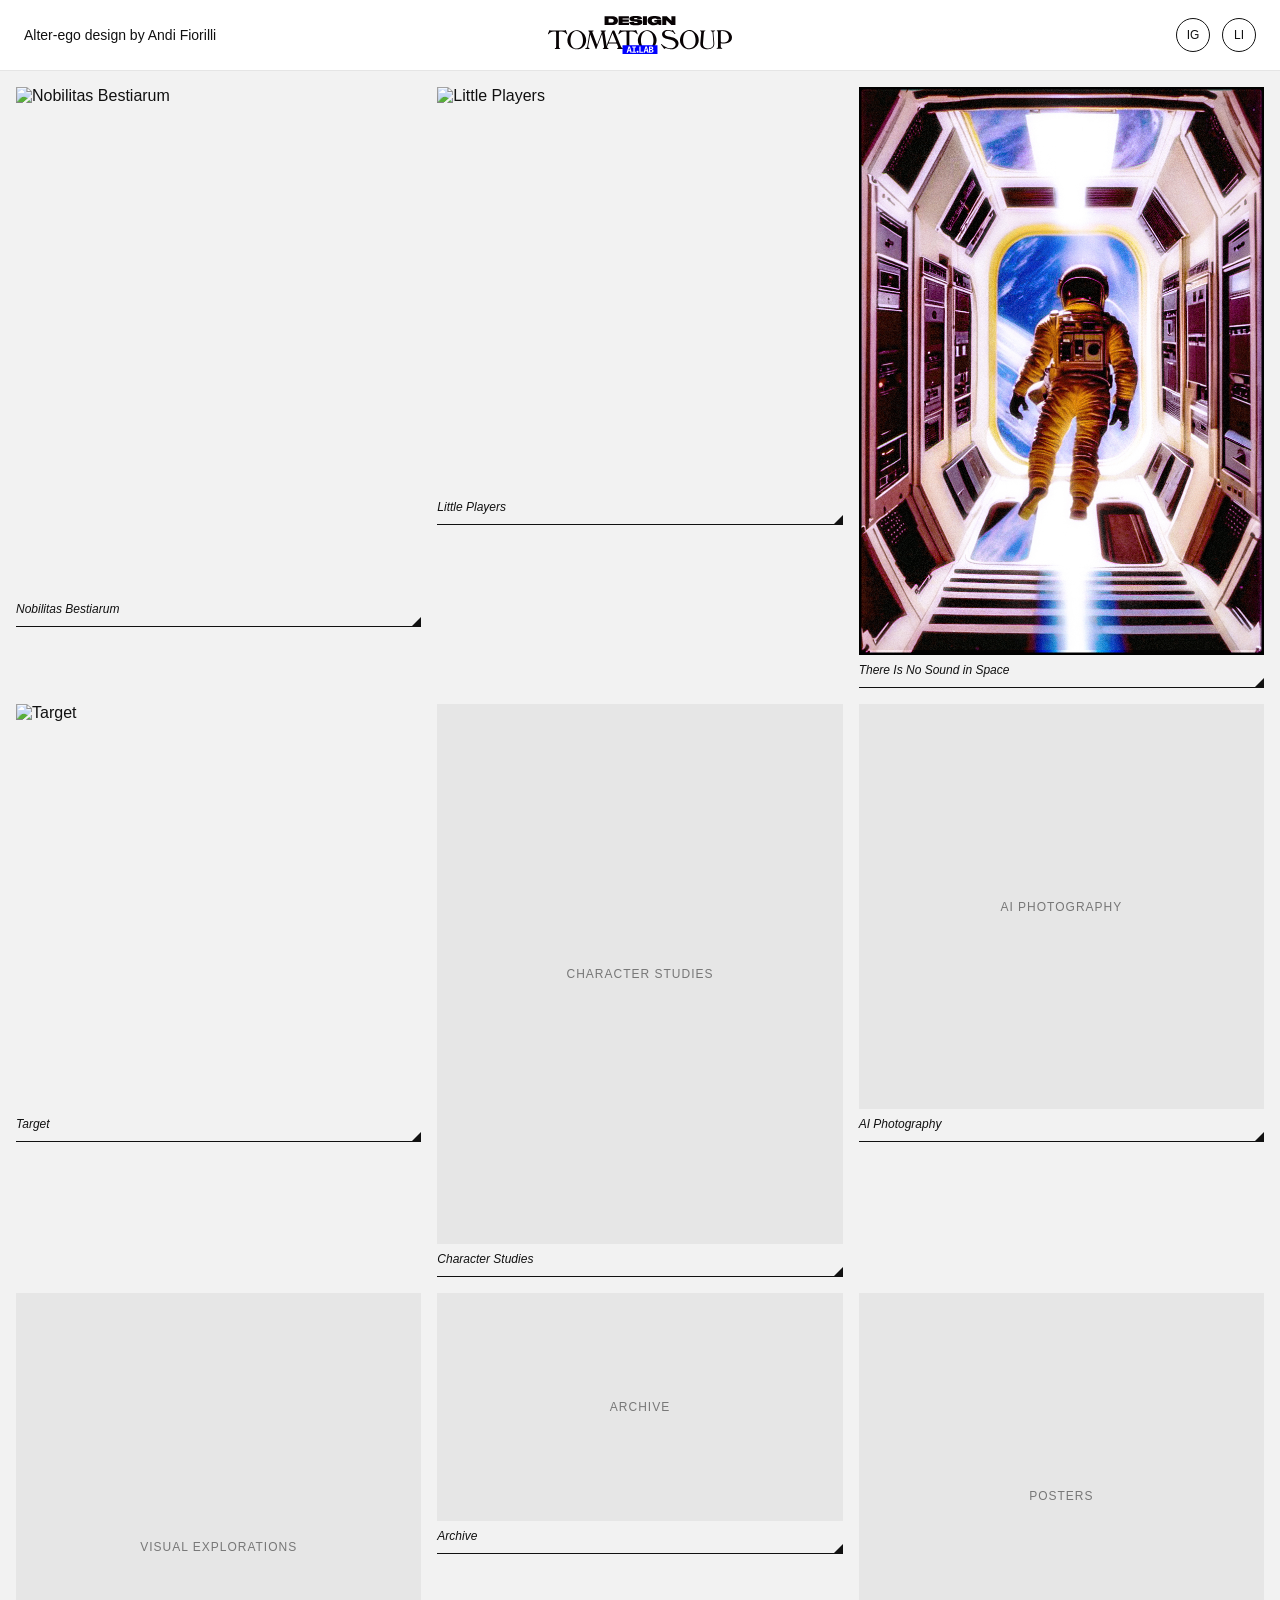
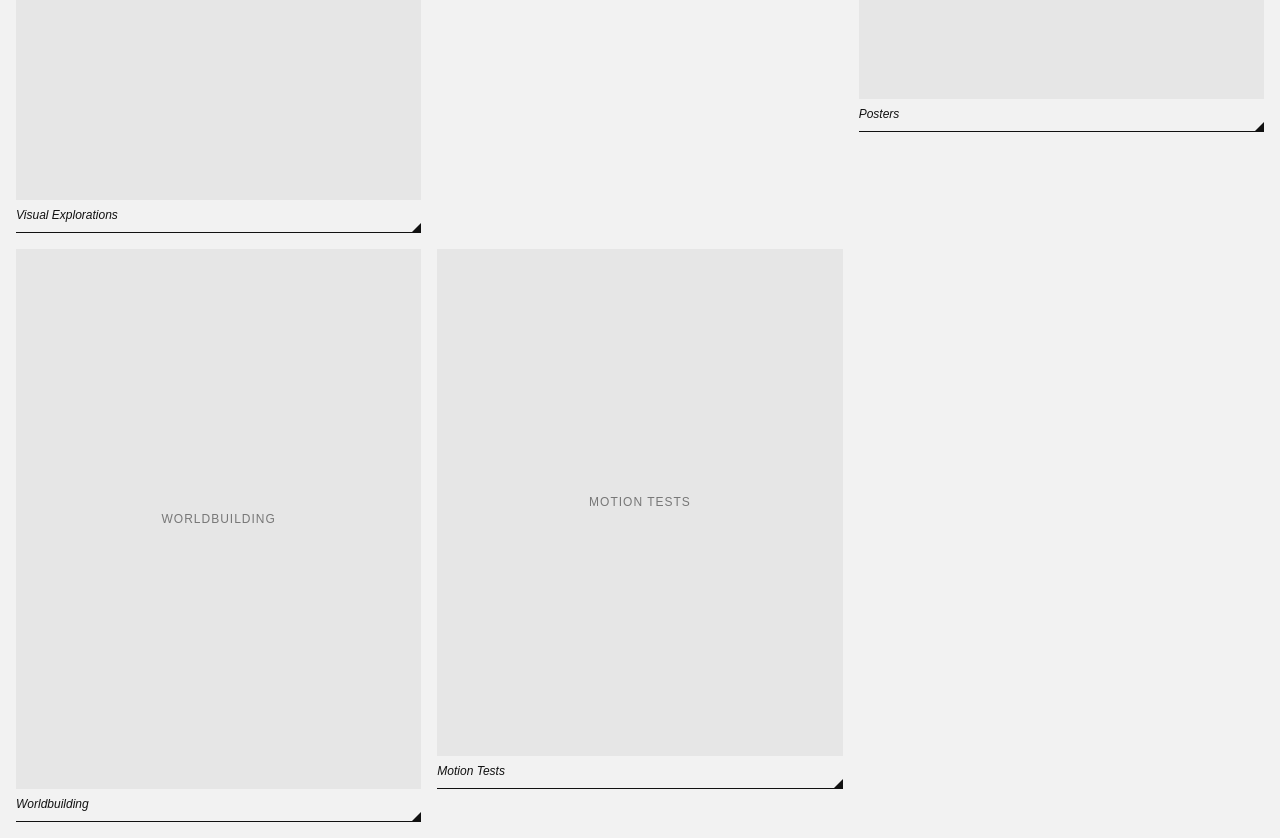
==== index.html @ 20a59247 "Update index.html" ====
<!DOCTYPE html>
<html lang="en">
<head>
<meta charset="UTF-8">
<meta name="viewport" content="width=device-width, initial-scale=1.0">

<title>Andi Fiorilli — Art Direction & AI Visual Design</title>
<meta name="description" content="Andi Fiorilli / Andres Fiorilli, art director and graphic designer, AI imagery, worldbuilding and creative direction.">
<link rel="stylesheet" href="style.css">    

</head>

<body>

<header class="header">

    <div class="name">
        Alter-ego design by 
        <a href="https://www.instagram.com/andifiorilli/" target="_blank" rel="noopener noreferrer">
            Andi Fiorilli
        </a>
    </div>

    <div class="logo">
        <a href="index.html">
            <img src="logo-DTS.svg" alt="Design Tomato Soup">
        </a>
    </div>

    <nav class="links">
        <a href="https://instagram.com/designtomatosoup" target="_blank" rel="noopener noreferrer">IG</a>
        <a href="https://www.linkedin.com/in/andresfiorilli/" target="_blank" rel="noopener noreferrer">LI</a>
    </nav>

</header>

<section class="gallery">

<a href="nb.html" class="project">
    <div class="thumb vertical">
        <img src="images/nb/cover.jpg" alt="Nobilitas Bestiarum">
    </div>
    <div class="project-title">Nobilitas Bestiarum</div>
</a>

<a href="little-players.html" class="project">
    <div class="thumb square">
        <img src="images/little-players/cover.jpg" alt="Little Players">
    </div>
    <div class="project-title">Little Players</div>
</a>

<a href="there-is-no-sound-in-space.html" class="project">
    <div class="thumb square">
        <img src="images/there-is-no-sound-in-space/cover.jpg" alt="There Is No Sound in Space">
    </div>
    <div class="project-title">There Is No Sound in Space</div>
</a>

<a href="target.html" class="project">
    <div class="thumb square">
        <img src="images/target/cover.png" alt="Target">
    </div>
    <div class="project-title">Target</div>
</a>

<a href="#" class="project">
    <div class="thumb tall">
        <div class="placeholder">CHARACTER STUDIES</div>
    </div>
    <div class="project-title">Character Studies</div>
</a>

<a href="#" class="project">
    <div class="thumb square">
        <div class="placeholder">AI PHOTOGRAPHY</div>
    </div>
    <div class="project-title">AI Photography</div>
</a>

<a href="#" class="project">
    <div class="thumb vertical">
        <div class="placeholder">VISUAL EXPLORATIONS</div>
    </div>
    <div class="project-title">Visual Explorations</div>
</a>

<a href="#" class="project">
    <div class="thumb hero">
        <div class="placeholder">ARCHIVE</div>
    </div>
    <div class="project-title">Archive</div>
</a>

<a href="#" class="project">
    <div class="thumb square">
        <div class="placeholder">POSTERS</div>
    </div>
    <div class="project-title">Posters</div>
</a>

<a href="#" class="project">
    <div class="thumb tall">
        <div class="placeholder">WORLDBUILDING</div>
    </div>
    <div class="project-title">Worldbuilding</div>
</a>

<a href="#" class="project">
    <div class="thumb vertical">
        <div class="placeholder">MOTION TESTS</div>
    </div>
    <div class="project-title">Motion Tests</div>
</a>

</section>

</body>
</html>
---- style.css ----
:root{
    --white:#ffffff;
    --gray:#f2f2f2;
    --black:#111111;
}

*{
    margin:0;
    padding:0;
    box-sizing:border-box;
}

html{
    scroll-behavior:smooth;
}

body{
    font-family:Arial, Helvetica, sans-serif;
    background:var(--gray);
    color:var(--black);
}

/* =========================
   HEADER
========================= */

.header{
    position:sticky;
    top:0;
    z-index:1000;

    background:var(--white);

    padding:16px 24px;

    border-bottom:1px solid #e5e5e5;

    display:grid;
    grid-template-columns:1fr auto 1fr;
    align-items:center;
}

.name{
    font-size:14px;
    font-weight:400;
    color:var(--black);
}

.name a{
    color:var(--black);
    text-decoration:none;
}

.name a:hover{
    opacity:.5;
}

.logo{
    text-align:center;
}

.logo img{
    height:38px;
    width:auto;
    display:block;
}

.links{
    justify-self:end;
    display:flex;
    gap:12px;
}

.links a{
    width:34px;
    height:34px;

    display:flex;
    align-items:center;
    justify-content:center;

    border:1px solid var(--black);
    border-radius:50%;

    color:var(--black);
    text-decoration:none;

    font-size:12px;
    line-height:1;

    transition:all .2s ease;
}

.links a:hover{
    background:var(--black);
    color:var(--white);
}

/* =========================
   GALLERY
========================= */

.gallery{
    width:100%;
    padding:16px;

    display:grid;

    grid-template-columns:
    repeat(
        auto-fit,
        minmax(320px,1fr)
    );

    gap:16px;
}

/* =========================
   PROJECT CARD
========================= */

.project{
    text-decoration:none;
    color:var(--black);

    display:flex;
    flex-direction:column;

    gap:0;

    transition:opacity .2s ease;
}

.project:hover{
    opacity:.85;
}

.thumb img{
    width:100%;
    height:100%;
    object-fit:cover;
    display:block;
}

.project-title{
    position:relative;

    margin-top:8px;
    padding:0 14px 10px 0;

    border-bottom:1px solid var(--black);

    font-size:12px;
    font-style:italic;
}

.project-title::after{
    content:"";

    position:absolute;
    right:0;
    bottom:-1px;

    width:0;
    height:0;

    border-left:10px solid transparent;
    border-bottom:10px solid var(--black);
}

/* =========================
   RATIOS
========================= */

.hero{
    aspect-ratio:16/9;
}

.vertical{
    aspect-ratio:4/5;
}

.square{
    aspect-ratio:1/1;
}

.tall{
    aspect-ratio:3/4;
}

/* =========================
   PLACEHOLDER
========================= */

.placeholder{
    width:100%;
    height:100%;

    background:#e6e6e6;

    display:flex;
    align-items:center;
    justify-content:center;

    color:#777;

    font-size:12px;
    letter-spacing:1px;
    text-align:center;

    padding:20px;
}

/* =========================
   MOBILE
========================= */

@media (max-width:768px){

    .header{
        display:flex;
        flex-direction:column;
        gap:10px;
        padding:12px 16px;
    }

    .name{
        font-size:12px;
        line-height:1.3;
        text-align:center;
    }

    .logo img{
        height:28px;
    }

    .links{
        justify-content:center;
        gap:8px;
    }

    .links a{
        width:30px;
        height:30px;
        font-size:11px;
    }

}

/* =========================
   PROJECT PAGE
========================= */

.project-page{
    display:grid;
    grid-template-columns:minmax(0,1fr) 360px;
    gap:40px;
    padding:40px;
}

.project-gallery{
    column-count:2;
    column-gap:14px;
}

.project-gallery img{
    width:100%;
    display:block;
    margin-bottom:14px;
}

.project-info{
    position:sticky;
    top:100px;
    align-self:start;
}

.project-info h1{
    font-size:14px;
    font-weight:400;
    text-transform:uppercase;
    margin-bottom:20px;
}

.project-info p{
    font-size:13px;
    line-height:1.6;
    margin-bottom:20px;
}

.project-tags{
    display:flex;
    flex-wrap:wrap;
    gap:6px;
    margin-bottom:24px;
}

.project-tags span{
    font-size:11px;
    line-height:1;
    border:1px solid var(--black);
    padding:6px 8px;
    border-radius:999px;
}

.project-links{
    display:flex;
    gap:12px;
    margin-bottom:24px;
}

.project-links a{
    width:28px;
    height:28px;

    display:flex;
    align-items:center;
    justify-content:center;

    border:1px solid var(--black);
    border-radius:50%;

    color:var(--black);
    text-decoration:none;

    font-size:11px;
    line-height:1;
}

.project-links a:hover{
    background:var(--black);
    color:var(--white);
}

.project-year{
    font-size:12px;
}

.back{
    color:var(--black);
    text-decoration:none;
}

.back:hover{
    opacity:.5;
}

/* =========================
   PROJECT MOBILE
========================= */

@media (max-width:900px){

    .project-page{
        display:flex;
        flex-direction:column;
        padding:20px;
    }

    .project-info{
        order:1;
        position:relative;
        top:auto;
        margin-bottom:30px;
    }

    .project-gallery{
        order:2;
        column-count:1;
    }

}
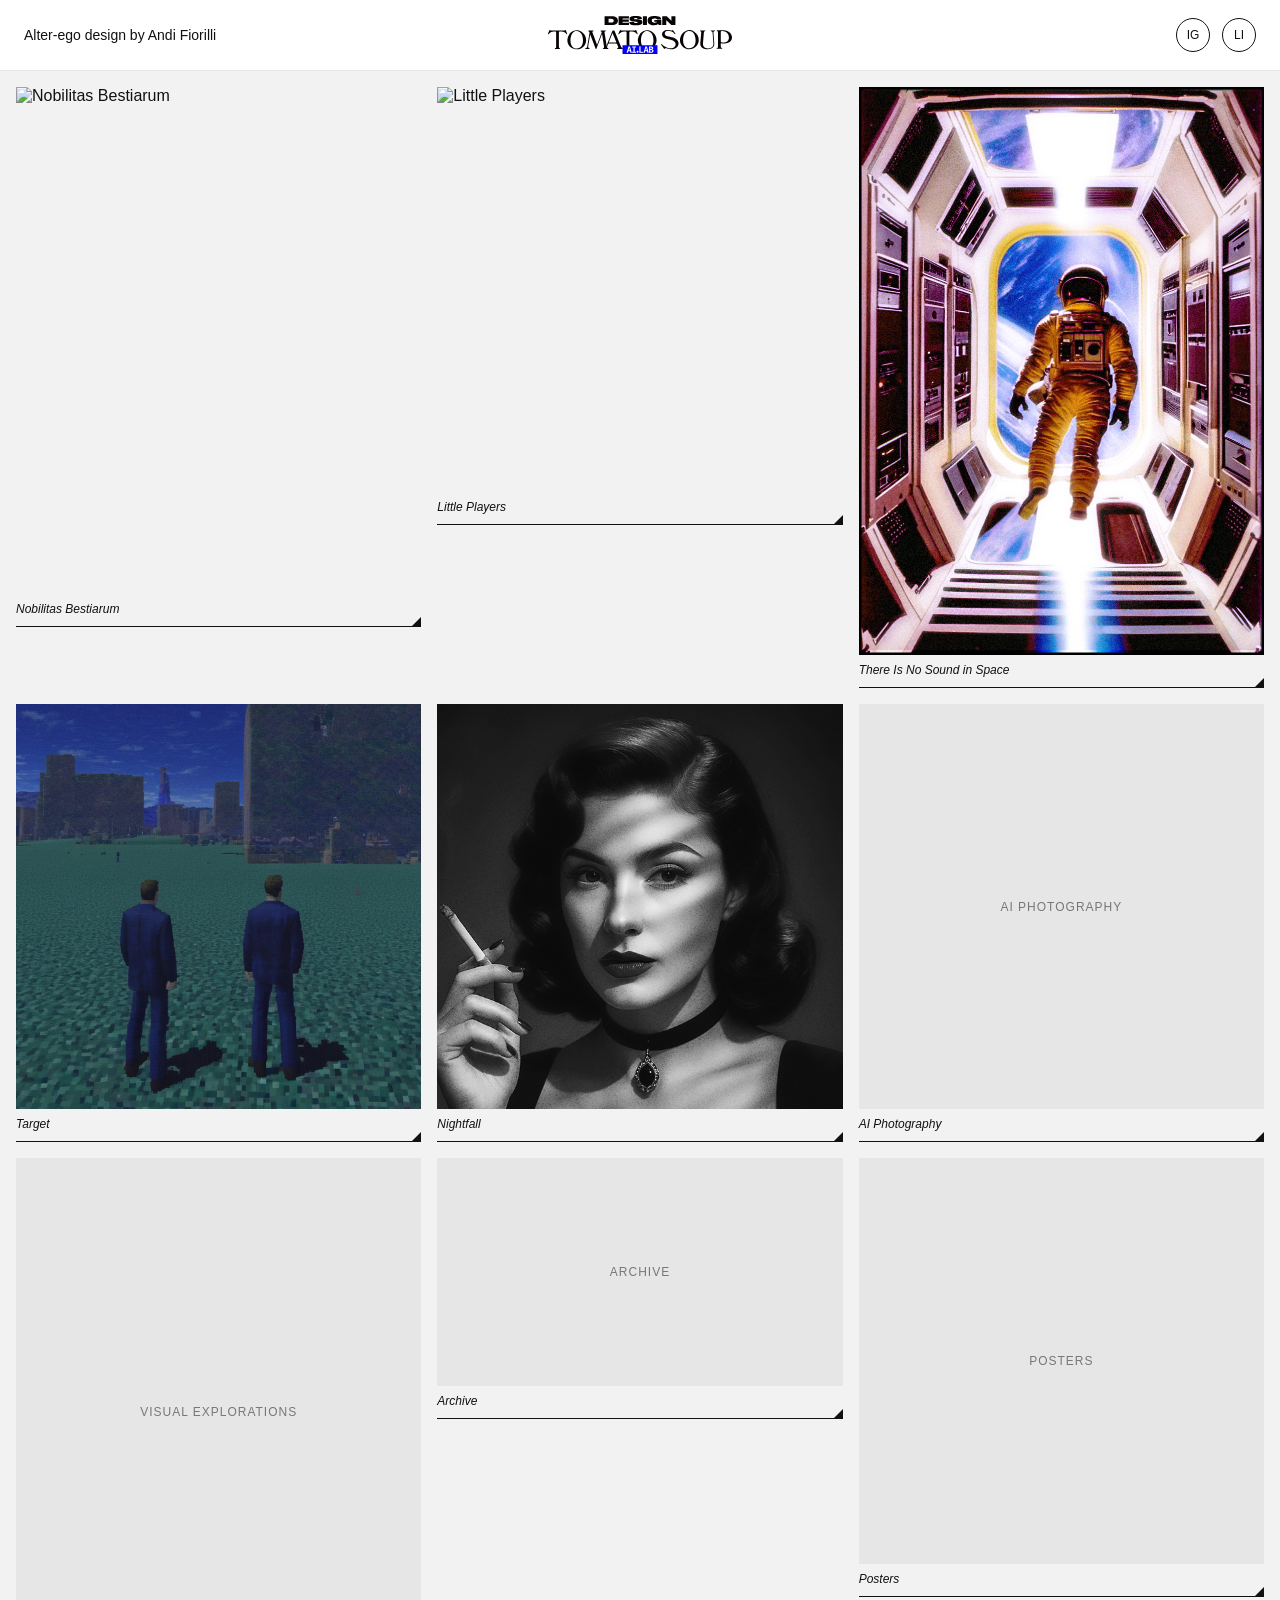
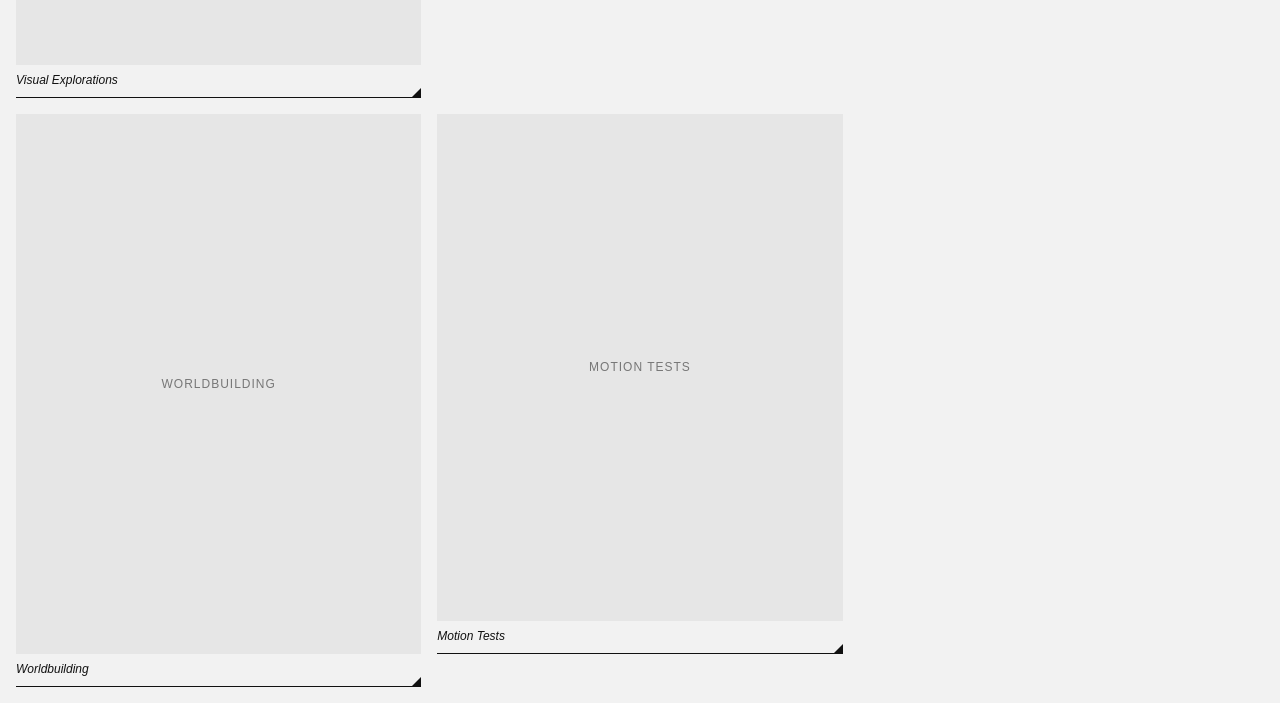
==== commit 7d88a7c6: "Update index.html" ====
--- a/index.html
+++ b/index.html
@@ -64,11 +64,11 @@
     <div class="project-title">Target</div>
 </a>
 
-<a href="#" class="project">
-    <div class="thumb tall">
-        <div class="placeholder">CHARACTER STUDIES</div>
+<a href="nightfall.html" class="project">
+    <div class="thumb square">
+        <img src="images/nightfall/cover.jpg" alt="Nightfall">
     </div>
-    <div class="project-title">Character Studies</div>
+    <div class="project-title">Nightfall</div>
 </a>
 
 <a href="#" class="project">
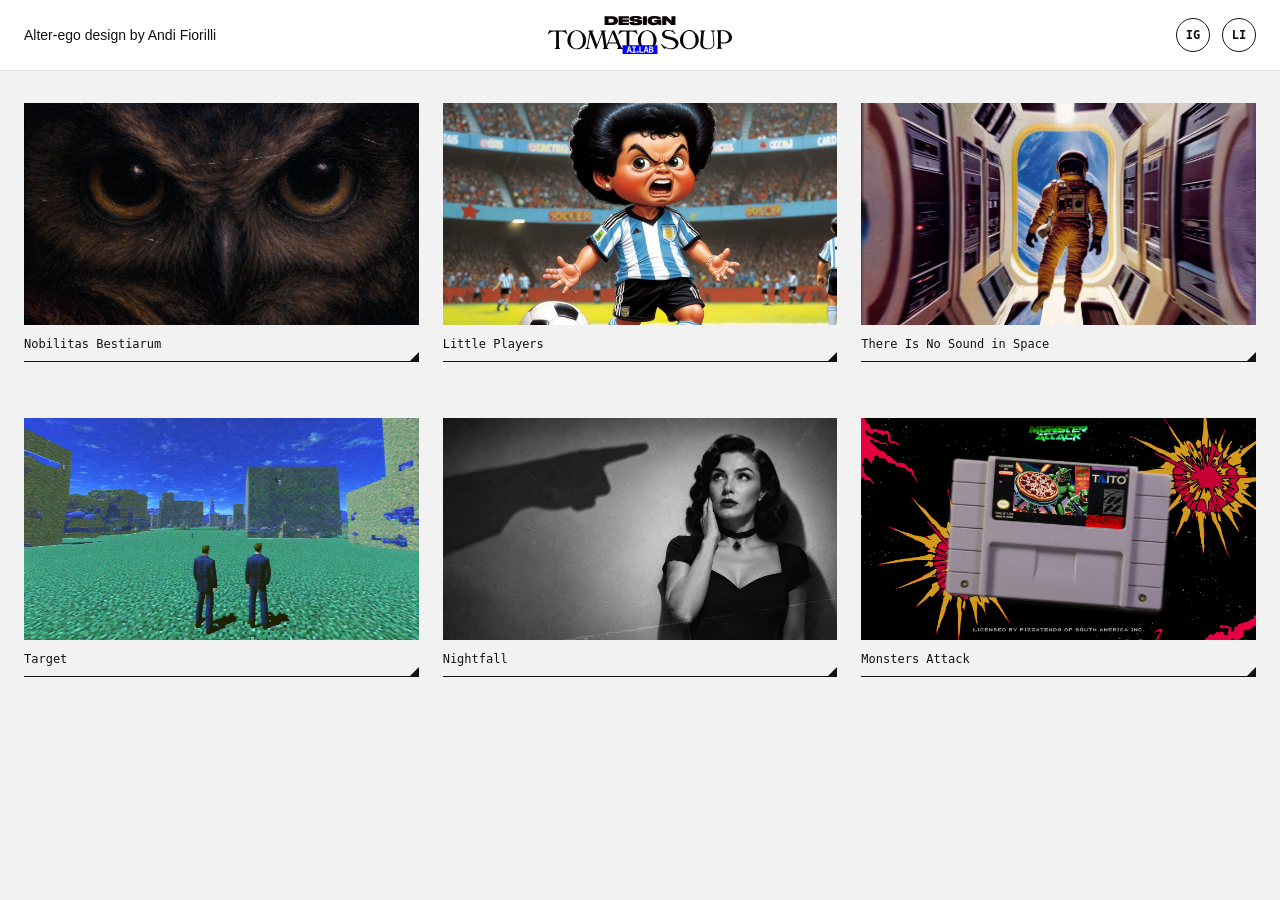
==== commit f91522ed: "Add Monsters Attack project" ====
--- a/index.html
+++ b/index.html
@@ -37,83 +37,50 @@
 <section class="gallery">
 
 <a href="nb.html" class="project">
-    <div class="thumb vertical">
+    <div class="thumb">
         <img src="images/nb/cover.jpg" alt="Nobilitas Bestiarum">
     </div>
     <div class="project-title">Nobilitas Bestiarum</div>
 </a>
 
 <a href="little-players.html" class="project">
-    <div class="thumb square">
+    <div class="thumb">
         <img src="images/little-players/cover.jpg" alt="Little Players">
     </div>
     <div class="project-title">Little Players</div>
 </a>
 
 <a href="there-is-no-sound-in-space.html" class="project">
-    <div class="thumb square">
+    <div class="thumb">
         <img src="images/there-is-no-sound-in-space/cover.jpg" alt="There Is No Sound in Space">
     </div>
     <div class="project-title">There Is No Sound in Space</div>
 </a>
 
 <a href="target.html" class="project">
-    <div class="thumb square">
+    <div class="thumb">
         <img src="images/target/cover.png" alt="Target">
     </div>
     <div class="project-title">Target</div>
 </a>
 
 <a href="nightfall.html" class="project">
-    <div class="thumb square">
+    <div class="thumb">
         <img src="images/nightfall/cover.jpg" alt="Nightfall">
     </div>
     <div class="project-title">Nightfall</div>
 </a>
 
-<a href="#" class="project">
-    <div class="thumb square">
-        <div class="placeholder">AI PHOTOGRAPHY</div>
+<a href="monsters-attack.html" class="project">
+    <div class="thumb">
+        <img src="images/monsters-attack/cover.jpg" alt="Monsters Attack">
     </div>
-    <div class="project-title">AI Photography</div>
-</a>
-
-<a href="#" class="project">
-    <div class="thumb vertical">
-        <div class="placeholder">VISUAL EXPLORATIONS</div>
+    <div class="project-title">
+        Monsters Attack
     </div>
-    <div class="project-title">Visual Explorations</div>
-</a>
-
-<a href="#" class="project">
-    <div class="thumb hero">
-        <div class="placeholder">ARCHIVE</div>
-    </div>
-    <div class="project-title">Archive</div>
-</a>
-
-<a href="#" class="project">
-    <div class="thumb square">
-        <div class="placeholder">POSTERS</div>
-    </div>
-    <div class="project-title">Posters</div>
-</a>
-
-<a href="#" class="project">
-    <div class="thumb tall">
-        <div class="placeholder">WORLDBUILDING</div>
-    </div>
-    <div class="project-title">Worldbuilding</div>
-</a>
-
-<a href="#" class="project">
-    <div class="thumb vertical">
-        <div class="placeholder">MOTION TESTS</div>
-    </div>
-    <div class="project-title">Motion Tests</div>
 </a>
 
 </section>
 
 </body>
-</html>
+</html>
--- a/style.css
+++ b/style.css
@@ -2,6 +2,10 @@
     --white:#ffffff;
     --gray:#f2f2f2;
     --black:#111111;
+
+    --font-sans:-apple-system, BlinkMacSystemFont, "SF Pro Text", "SF Compact Text", "Helvetica Neue", Arial, sans-serif;
+    --font-compact:"SF Compact Text", -apple-system, BlinkMacSystemFont, "Helvetica Neue", Arial, sans-serif;
+    --font-mono:"SF Mono", "SFMono-Regular", ui-monospace, Menlo, Monaco, Consolas, monospace;
 }
 
 *{
@@ -15,7 +19,7 @@
 }
 
 body{
-    font-family:Arial, Helvetica, sans-serif;
+    font-family:var(--font-sans);
     background:var(--gray);
     color:var(--black);
 }
@@ -85,6 +89,8 @@
     color:var(--black);
     text-decoration:none;
 
+    font-family:var(--font-mono);
+    font-weight:700;
     font-size:12px;
     line-height:1;
 
@@ -102,17 +108,12 @@
 
 .gallery{
     width:100%;
-    padding:16px;
+    padding:32px 24px 80px;
 
     display:grid;
-
-    grid-template-columns:
-    repeat(
-        auto-fit,
-        minmax(320px,1fr)
-    );
-
-    gap:16px;
+    grid-template-columns:repeat(3, 1fr);
+
+    gap:56px 24px;
 }
 
 /* =========================
@@ -133,6 +134,12 @@
 
 .project:hover{
     opacity:.85;
+}
+
+.thumb{
+    width:100%;
+    aspect-ratio:16/9;
+    overflow:hidden;
 }
 
 .thumb img{
@@ -145,13 +152,15 @@
 .project-title{
     position:relative;
 
-    margin-top:8px;
+    margin-top:12px;
     padding:0 14px 10px 0;
 
     border-bottom:1px solid var(--black);
 
-    font-size:12px;
-    font-style:italic;
+    font-family:var(--font-mono);
+    font-weight:400;
+    font-size:12px;
+    font-style:normal;
 }
 
 .project-title::after{
@@ -168,24 +177,24 @@
     border-bottom:10px solid var(--black);
 }
 
-/* =========================
-   RATIOS
-========================= */
-
-.hero{
-    aspect-ratio:16/9;
-}
-
-.vertical{
-    aspect-ratio:4/5;
-}
-
-.square{
-    aspect-ratio:1/1;
-}
-
-.tall{
-    aspect-ratio:3/4;
+@media (max-width:1100px){
+
+    .gallery{
+        grid-template-columns:repeat(2, 1fr);
+        gap:44px 20px;
+        padding:24px 20px 72px;
+    }
+
+}
+
+@media (max-width:768px){
+
+    .gallery{
+        grid-template-columns:1fr;
+        gap:28px;
+        padding:20px 14px 56px;
+    }
+
 }
 
 /* =========================
@@ -218,113 +227,173 @@
 @media (max-width:768px){
 
     .header{
+        display:grid;
+        grid-template-columns:52px 1fr 52px;
+        grid-template-rows:auto;
+        grid-template-areas:none;
+        align-items:center;
+
+        padding:18px 22px;
+        gap:12px;
+    }
+
+    .name{
+        display:none;
+    }
+
+    .logo{
+        grid-area:auto;
+        grid-column:2;
+        grid-row:1;
+        justify-self:center;
+        align-self:center;
+    }
+
+    .logo img{
+        height:48px;
+        width:auto;
+        display:block;
+    }
+
+    .links{
+        display:contents;
+    }
+
+    .links a{
+        width:42px;
+        height:42px;
+
         display:flex;
-        flex-direction:column;
-        gap:10px;
-        padding:12px 16px;
-    }
-
-    .name{
-        font-size:12px;
-        line-height:1.3;
-        text-align:center;
-    }
-
-    .logo img{
-        height:28px;
-    }
-
-    .links{
+        align-items:center;
         justify-content:center;
-        gap:8px;
-    }
-
-    .links a{
-        width:30px;
-        height:30px;
-        font-size:11px;
-    }
-
-}
-
-/* =========================
-   PROJECT PAGE
-========================= */
-
-.project-page{
+
+        font-size:13px;
+        border:1.5px solid var(--black);
+
+        align-self:center;
+    }
+
+    .links a:first-child{
+        grid-area:auto;
+        grid-column:1;
+        grid-row:1;
+        justify-self:start;
+    }
+
+    .links a:last-child{
+        grid-area:auto;
+        grid-column:3;
+        grid-row:1;
+        justify-self:end;
+    }
+
+}
+
+/* =========================
+   EDITORIAL PROJECT LAYOUT
+========================= */
+
+.project-hero{
+    width:100%;
+    aspect-ratio:16/7;
+    background:#e6e6e6;
+    overflow:hidden;
+}
+
+.project-hero img{
+    width:100%;
+    height:100%;
+    object-fit:cover;
+    display:block;
+}
+
+.project-detail{
+    max-width:1240px;
+    margin:0 auto;
+    padding:56px 40px 80px;
+}
+
+.project-intro{
     display:grid;
-    grid-template-columns:minmax(0,1fr) 360px;
+    grid-template-columns:minmax(0,1fr) auto;
     gap:40px;
-    padding:40px;
-}
-
-.project-gallery{
-    column-count:2;
-    column-gap:14px;
-}
-
-.project-gallery img{
-    width:100%;
-    display:block;
-    margin-bottom:14px;
-}
-
-.project-info{
-    position:sticky;
-    top:100px;
-    align-self:start;
-}
-
-.project-info h1{
-    font-size:14px;
+    align-items:start;
+
+    margin-bottom:56px;
+}
+
+.project-copy{
+    max-width:780px;
+}
+
+.project-copy h1{
+    font-family:var(--font-mono);
+    font-weight:700;
+    font-size:18px;
+    line-height:1.1;
+
+    margin-bottom:20px;
+}
+
+.project-copy p{
+    font-family:var(--font-compact);
     font-weight:400;
-    text-transform:uppercase;
-    margin-bottom:20px;
-}
-
-.project-info p{
-    font-size:13px;
-    line-height:1.6;
-    margin-bottom:20px;
+    font-size:12px;
+    line-height:1.55;
+
+    margin-bottom:18px;
+    max-width:760px;
 }
 
 .project-tags{
     display:flex;
     flex-wrap:wrap;
     gap:6px;
-    margin-bottom:24px;
+
+    margin-top:24px;
+    margin-bottom:28px;
 }
 
 .project-tags span{
+    font-family:var(--font-mono);
+    font-weight:400;
+    font-size:10px;
+    line-height:1;
+
+    border:1px solid var(--black);
+    padding:5px 7px;
+    border-radius:999px;
+}
+
+.project-links{
+    display:flex;
+    gap:10px;
+
+    margin-bottom:28px;
+}
+
+.project-links a{
+    width:30px;
+    height:30px;
+
+    display:flex;
+    align-items:center;
+    justify-content:center;
+
+    border:1.5px solid var(--black);
+    border-radius:50%;
+
+    color:var(--black);
+    text-decoration:none;
+
+    font-family:var(--font-mono);
+    font-weight:700;
     font-size:11px;
     line-height:1;
-    border:1px solid var(--black);
-    padding:6px 8px;
-    border-radius:999px;
-}
-
-.project-links{
-    display:flex;
-    gap:12px;
-    margin-bottom:24px;
-}
-
-.project-links a{
-    width:28px;
-    height:28px;
-
-    display:flex;
-    align-items:center;
-    justify-content:center;
-
-    border:1px solid var(--black);
-    border-radius:50%;
-
-    color:var(--black);
-    text-decoration:none;
-
-    font-size:11px;
-    line-height:1;
+}
+
+.project-links a:visited{
+    color:var(--black);
 }
 
 .project-links a:hover{
@@ -332,41 +401,148 @@
     color:var(--white);
 }
 
+.project-nav{
+    display:flex;
+    gap:18px;
+    font-size:12px;
+}
+
+.project-nav a{
+    font-family:var(--font-mono);
+    font-weight:700;
+    font-size:11px;
+    color:var(--black);
+    text-decoration:none;
+}
+
+.project-nav a:visited{
+    color:var(--black);
+}
+
+.project-nav a:hover{
+    opacity:.5;
+}
+
 .project-year{
-    font-size:12px;
-}
-
-.back{
-    color:var(--black);
-    text-decoration:none;
-}
-
-.back:hover{
-    opacity:.5;
-}
-
-/* =========================
-   PROJECT MOBILE
+    font-family:var(--font-mono);
+    font-weight:400;
+    font-size:12px;
+
+    margin-top:0;
+    margin-bottom:56px;
+}
+
+.project-gallery-editorial{
+    max-width:960px;
+    margin:0 auto;
+
+    display:flex;
+    flex-direction:column;
+    gap:28px;
+}
+
+.project-gallery-editorial img{
+    width:100%;
+    height:auto;
+    display:block;
+}
+
+/* =========================
+   EDITORIAL PROJECT MOBILE
 ========================= */
 
 @media (max-width:900px){
 
-    .project-page{
+    .project-hero{
+        aspect-ratio:4/4;
+    }
+
+    .project-detail{
+        padding:32px 20px 56px;
+    }
+
+    .project-intro{
         display:flex;
         flex-direction:column;
-        padding:20px;
-    }
-
-    .project-info{
-        order:1;
-        position:relative;
-        top:auto;
-        margin-bottom:30px;
-    }
-
-    .project-gallery{
-        order:2;
-        column-count:1;
-    }
-
-}
+        gap:28px;
+        margin-bottom:40px;
+    }
+
+    .project-nav{
+        order:-1;
+
+        align-self:center;
+
+        display:flex;
+        gap:18px;
+
+        margin-top:-60px;
+        padding:8px 16px;
+
+        background:var(--gray);
+        z-index:10;
+    }
+
+    .project-nav a{
+        font-size:12px;
+    }
+
+    .project-gallery-editorial{
+        gap:18px;
+    }
+
+}
+/* =========================
+   FOOTER
+========================= */
+
+.footer{
+    padding:40px 24px 56px;
+
+    display:flex;
+    flex-direction:column;
+    justify-content:center;
+    align-items:center;
+    gap:28px;
+}
+
+.to-top{
+    color:var(--black);
+    text-decoration:none;
+
+    font-size:32px;
+    line-height:1;
+
+    transition:opacity .2s ease;
+}
+
+.to-top:hover{
+    opacity:.5;
+}
+
+.footer-credit{
+    display:none;
+
+    font-family:var(--font-compact);
+    font-weight:400;
+    font-size:12px;
+    line-height:1.4;
+    text-align:center;
+}
+
+.footer-credit a{
+    color:var(--black);
+    text-decoration:none;
+}
+
+.footer-credit a:hover{
+    opacity:.5;
+}
+
+@media (max-width:768px){
+
+    .footer-credit{
+        display:block;
+    }
+
+}
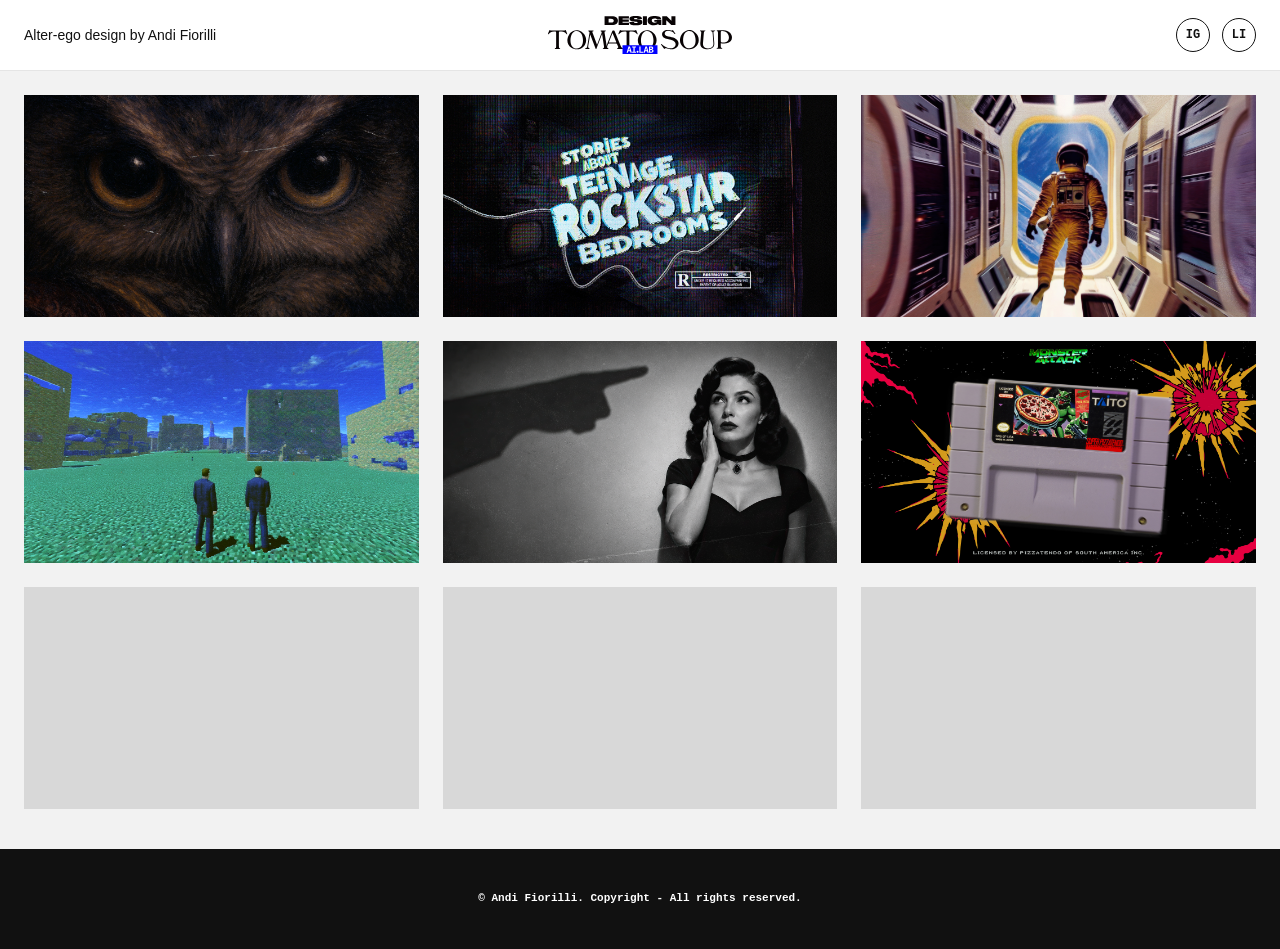
==== commit bedcc968: "Update portfolio grid and project system" ====
--- a/index.html
+++ b/index.html
@@ -6,11 +6,10 @@
 
 <title>Andi Fiorilli — Art Direction & AI Visual Design</title>
 <meta name="description" content="Andi Fiorilli / Andres Fiorilli, art director and graphic designer, AI imagery, worldbuilding and creative direction.">
-<link rel="stylesheet" href="style.css">    
-
+<link rel="stylesheet" href="style.css">
 </head>
 
-<body>
+<body class="home">
 
 <header class="header">
 
@@ -39,48 +38,68 @@
 <a href="nb.html" class="project">
     <div class="thumb">
         <img src="images/nb/cover.jpg" alt="Nobilitas Bestiarum">
+        <div class="project-title">Nobilitas Bestiarum</div>
     </div>
-    <div class="project-title">Nobilitas Bestiarum</div>
 </a>
 
-<a href="little-players.html" class="project">
+<a href="teenage-rockstar-bedrooms.html" class="project">
     <div class="thumb">
-        <img src="images/little-players/cover.jpg" alt="Little Players">
+        <img src="images/teenage-rockstar-bedrooms/cover.jpg" alt="Stories About Teenage Rockstar Bedrooms">
+        <div class="project-title">Stories About Teenage Rockstar Bedrooms</div>
     </div>
-    <div class="project-title">Little Players</div>
 </a>
 
 <a href="there-is-no-sound-in-space.html" class="project">
     <div class="thumb">
         <img src="images/there-is-no-sound-in-space/cover.jpg" alt="There Is No Sound in Space">
+        <div class="project-title">There Is No Sound in Space</div>
     </div>
-    <div class="project-title">There Is No Sound in Space</div>
 </a>
 
 <a href="target.html" class="project">
     <div class="thumb">
         <img src="images/target/cover.png" alt="Target">
+        <div class="project-title">Target</div>
     </div>
-    <div class="project-title">Target</div>
 </a>
 
 <a href="nightfall.html" class="project">
     <div class="thumb">
         <img src="images/nightfall/cover.jpg" alt="Nightfall">
+        <div class="project-title">Nightfall</div>
     </div>
-    <div class="project-title">Nightfall</div>
 </a>
 
 <a href="monsters-attack.html" class="project">
     <div class="thumb">
         <img src="images/monsters-attack/cover.jpg" alt="Monsters Attack">
+        <div class="project-title">Monsters Attack</div>
     </div>
-    <div class="project-title">
-        Monsters Attack
+</a>
+
+<a href="project-07.html" class="project">
+    <div class="thumb placeholder-thumb">
+        <div class="project-title">Project 07</div>
+    </div>
+</a>
+
+<a href="project-08.html" class="project">
+    <div class="thumb placeholder-thumb">
+        <div class="project-title">Project 08</div>
+    </div>
+</a>
+
+<a href="project-09.html" class="project">
+    <div class="thumb placeholder-thumb">
+        <div class="project-title">Project 09</div>
     </div>
 </a>
 
 </section>
 
+<footer class="index-footer">
+    <p>© Andi Fiorilli. Copyright - All rights reserved.</p>
+</footer>
+
 </body>
 </html>
--- a/style.css
+++ b/style.css
@@ -108,12 +108,12 @@
 
 .gallery{
     width:100%;
-    padding:32px 24px 80px;
+    padding:24px 24px 40px;
 
     display:grid;
     grid-template-columns:repeat(3, 1fr);
 
-    gap:56px 24px;
+    gap:24px 24px;
 }
 
 /* =========================
@@ -137,9 +137,13 @@
 }
 
 .thumb{
+    position:relative;
+
     width:100%;
     aspect-ratio:16/9;
     overflow:hidden;
+
+    background:#e6e6e6;
 }
 
 .thumb img{
@@ -149,40 +153,45 @@
     display:block;
 }
 
+.placeholder-thumb{
+    background:#d8d8d8;
+}
+
 .project-title{
-    position:relative;
-
-    margin-top:12px;
-    padding:0 14px 10px 0;
-
-    border-bottom:1px solid var(--black);
-
-    font-family:var(--font-mono);
-    font-weight:400;
+    position:absolute;
+    inset:0;
+
+    display:flex;
+    align-items:center;
+    justify-content:center;
+
+    padding:20px;
+
+    background:rgba(0,0,0,.55);
+    color:var(--white);
+
+    font-family:var(--font-mono);
+    font-weight:700;
     font-size:12px;
-    font-style:normal;
-}
-
-.project-title::after{
-    content:"";
-
-    position:absolute;
-    right:0;
-    bottom:-1px;
-
-    width:0;
-    height:0;
-
-    border-left:10px solid transparent;
-    border-bottom:10px solid var(--black);
+    line-height:1.2;
+    text-align:center;
+
+    opacity:0;
+    transition:opacity .2s ease;
+
+    border-bottom:none;
+}
+
+.project:hover .project-title{
+    opacity:1;
 }
 
 @media (max-width:1100px){
 
     .gallery{
         grid-template-columns:repeat(2, 1fr);
-        gap:44px 20px;
-        padding:24px 20px 72px;
+        gap:20px 20px;
+        padding:20px 20px 36px;
     }
 
 }
@@ -191,8 +200,8 @@
 
     .gallery{
         grid-template-columns:1fr;
-        gap:28px;
-        padding:20px 14px 56px;
+        gap:14px;
+        padding:14px 14px 28px;
     }
 
 }
@@ -287,6 +296,73 @@
         justify-self:end;
     }
 
+    .project-title{
+        opacity:1;
+
+        align-items:flex-end;
+        justify-content:flex-start;
+
+        background:linear-gradient(
+            to top,
+            rgba(0,0,0,.55),
+            rgba(0,0,0,0)
+        );
+
+        font-size:11px;
+        text-align:left;
+    }
+}
+
+/* =========================
+   PROJECT BACKGROUNDS
+========================= */
+
+.project-monsters{
+    background:
+        radial-gradient(circle at top left, rgba(255,255,255,.35), transparent 32%),
+        linear-gradient(135deg, #23a00a 0%, #34489a 100%);
+}
+
+.project-nb{
+    background:
+        radial-gradient(circle at top left, rgba(255,255,255,.55), transparent 34%),
+        linear-gradient(135deg, #410404 0%, #c9a96a 100%);
+}
+
+.project-teenage-rockstar{
+    background:
+        radial-gradient(circle at top left, rgba(255,255,255,.75), transparent 34%),
+        linear-gradient(135deg, #ffffff 0%, #2f0069 100%);
+}
+
+.project-little-players{
+    background:
+        radial-gradient(circle at top left, rgba(255,255,255,.45), transparent 34%),
+        linear-gradient(135deg, #aed4ff 0%, #1660bc 100%);
+}
+
+.project-space{
+    background:
+        radial-gradient(circle at top left, rgba(255,255,255,.16), transparent 30%),
+        linear-gradient(135deg, #6d75a2 0%, #041852 100%);
+}
+
+.project-target{
+    background:
+        radial-gradient(circle at top left, rgba(255,255,255,.45), transparent 34%),
+        linear-gradient(135deg, #81ffcf 0%, #05456e 100%);
+}
+
+.project-nightfall{
+    background:
+        radial-gradient(circle at top left, rgba(255,255,255,.14), transparent 28%),
+        linear-gradient(135deg, #848484 0%, #000000 100%);
+}
+
+.project-placeholder{
+    background:
+        radial-gradient(circle at top left, rgba(255,255,255,.55), transparent 34%),
+        linear-gradient(135deg, #f2f2f2 0%, #bdbdbd 100%);
 }
 
 /* =========================
@@ -447,6 +523,17 @@
     display:block;
 }
 
+.project-gallery-editorial video{
+    display:block;
+    width:100%;
+    height:auto;
+}
+
+.project-video-vertical{
+    max-width:420px;
+    margin:0 auto;
+}
+
 /* =========================
    EDITORIAL PROJECT MOBILE
 ========================= */
@@ -492,6 +579,44 @@
     }
 
 }
+
+.home{
+    min-height:100vh;
+    display:flex;
+    flex-direction:column;
+}
+
+.home .gallery{
+    flex:1;
+}
+
+/* =========================
+   INDEX FOOTER
+========================= */
+
+.index-footer{
+    width:100%;
+    height:100px;
+
+    background:var(--black);
+    color:var(--white);
+
+    display:flex;
+    align-items:center;
+    justify-content:center;
+
+    padding:0 24px;
+    margin-top:auto;
+}
+
+.index-footer p{
+    font-family:var(--font-mono);
+    font-weight:700;
+    font-size:11px;
+    line-height:1.2;
+    text-align:center;
+}
+
 /* =========================
    FOOTER
 ========================= */
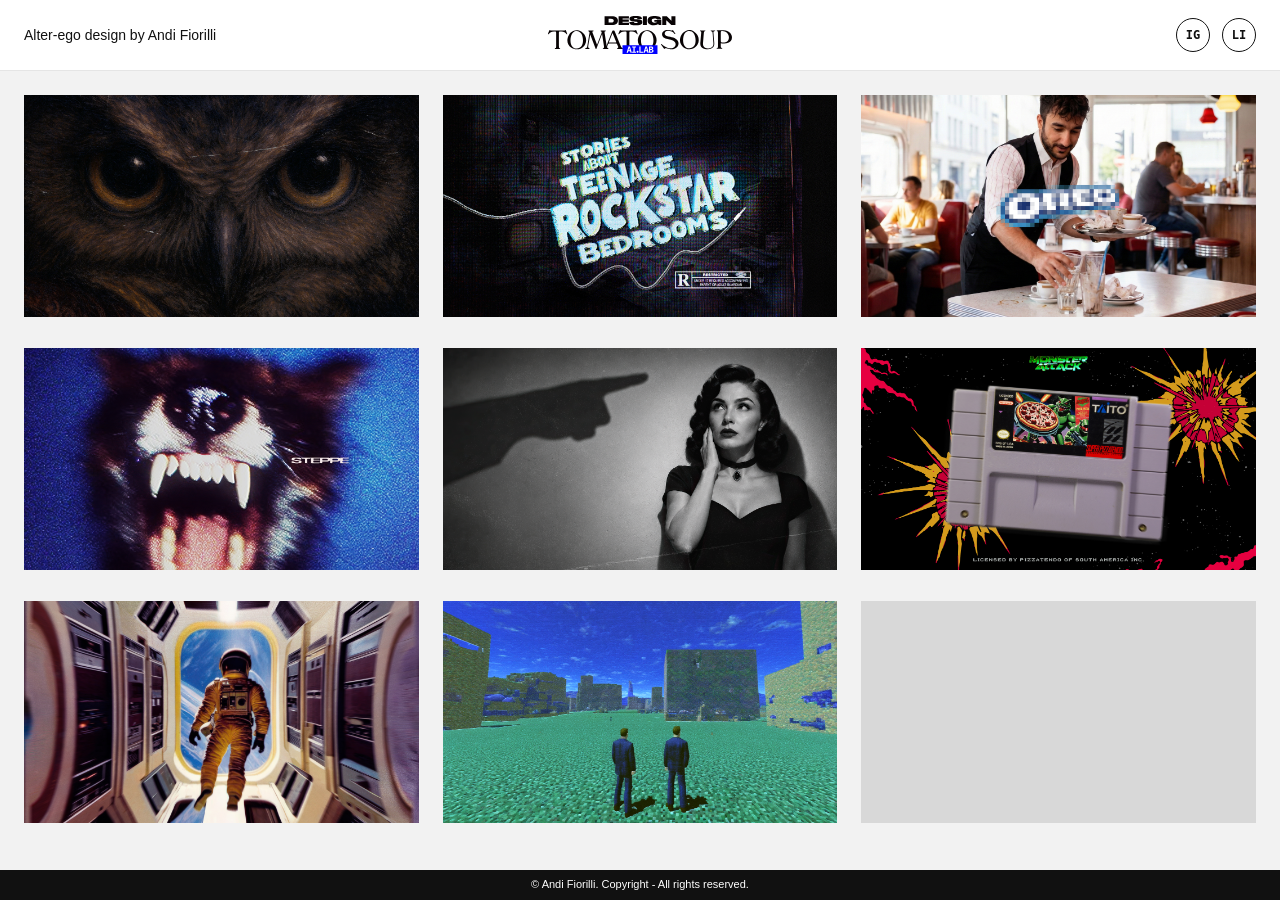
==== commit 051e6ef3: "Add Steppe and Do Not Say the Name projects" ====
--- a/index.html
+++ b/index.html
@@ -49,17 +49,17 @@
     </div>
 </a>
 
-<a href="there-is-no-sound-in-space.html" class="project">
+<a href="do-not-say-the-name.html" class="project">
     <div class="thumb">
-        <img src="images/there-is-no-sound-in-space/cover.jpg" alt="There Is No Sound in Space">
-        <div class="project-title">There Is No Sound in Space</div>
+        <img src="images/do-not-say-the-name/cover.jpg" alt="Do Not Say the Name">
+        <div class="project-title">Do Not Say the Name</div>
     </div>
 </a>
 
-<a href="target.html" class="project">
+<a href="steppe.html" class="project">
     <div class="thumb">
-        <img src="images/target/cover.png" alt="Target">
-        <div class="project-title">Target</div>
+        <img src="images/steppe/cover.jpg" alt="Steppe">
+        <div class="project-title">Steppe</div>
     </div>
 </a>
 
@@ -77,15 +77,17 @@
     </div>
 </a>
 
-<a href="project-07.html" class="project">
-    <div class="thumb placeholder-thumb">
-        <div class="project-title">Project 07</div>
+<a href="there-is-no-sound-in-space.html" class="project">
+    <div class="thumb">
+        <img src="images/there-is-no-sound-in-space/cover.jpg" alt="There Is No Sound in Space">
+        <div class="project-title">There Is No Sound in Space</div>
     </div>
 </a>
 
-<a href="project-08.html" class="project">
-    <div class="thumb placeholder-thumb">
-        <div class="project-title">Project 08</div>
+<a href="target.html" class="project">
+    <div class="thumb">
+        <img src="images/target/cover.png" alt="Target">
+        <div class="project-title">Target</div>
     </div>
 </a>
 
--- a/style.css
+++ b/style.css
@@ -365,6 +365,18 @@
         linear-gradient(135deg, #f2f2f2 0%, #bdbdbd 100%);
 }
 
+.project-do-not-say{
+    background:
+        radial-gradient(circle at top left, rgba(255,255,255,.55), transparent 34%),
+        linear-gradient(135deg, #f5f5f5 0%, #f0f0f0 100%);
+}
+
+.project-steppe{
+    background:
+        radial-gradient(circle at top left, rgba(255,255,255,.42), transparent 32%),
+        linear-gradient(135deg, #897eeb 0%, #1d0150 100%);
+}
+
 /* =========================
    EDITORIAL PROJECT LAYOUT
 ========================= */
@@ -524,6 +536,18 @@
 }
 
 .project-gallery-editorial video{
+    width:100%;
+    height:auto;
+    display:block;
+}
+
+.project-video-horizontal{
+    width:100%;
+    height:auto;
+    display:block;
+}
+
+.project-gallery-editorial video{
     display:block;
     width:100%;
     height:auto;
@@ -596,7 +620,7 @@
 
 .index-footer{
     width:100%;
-    height:100px;
+    height:30px;
 
     background:var(--black);
     color:var(--white);
@@ -610,8 +634,8 @@
 }
 
 .index-footer p{
-    font-family:var(--font-mono);
-    font-weight:700;
+    font-family:var(--font-compact);
+    font-weight:400;
     font-size:11px;
     line-height:1.2;
     text-align:center;
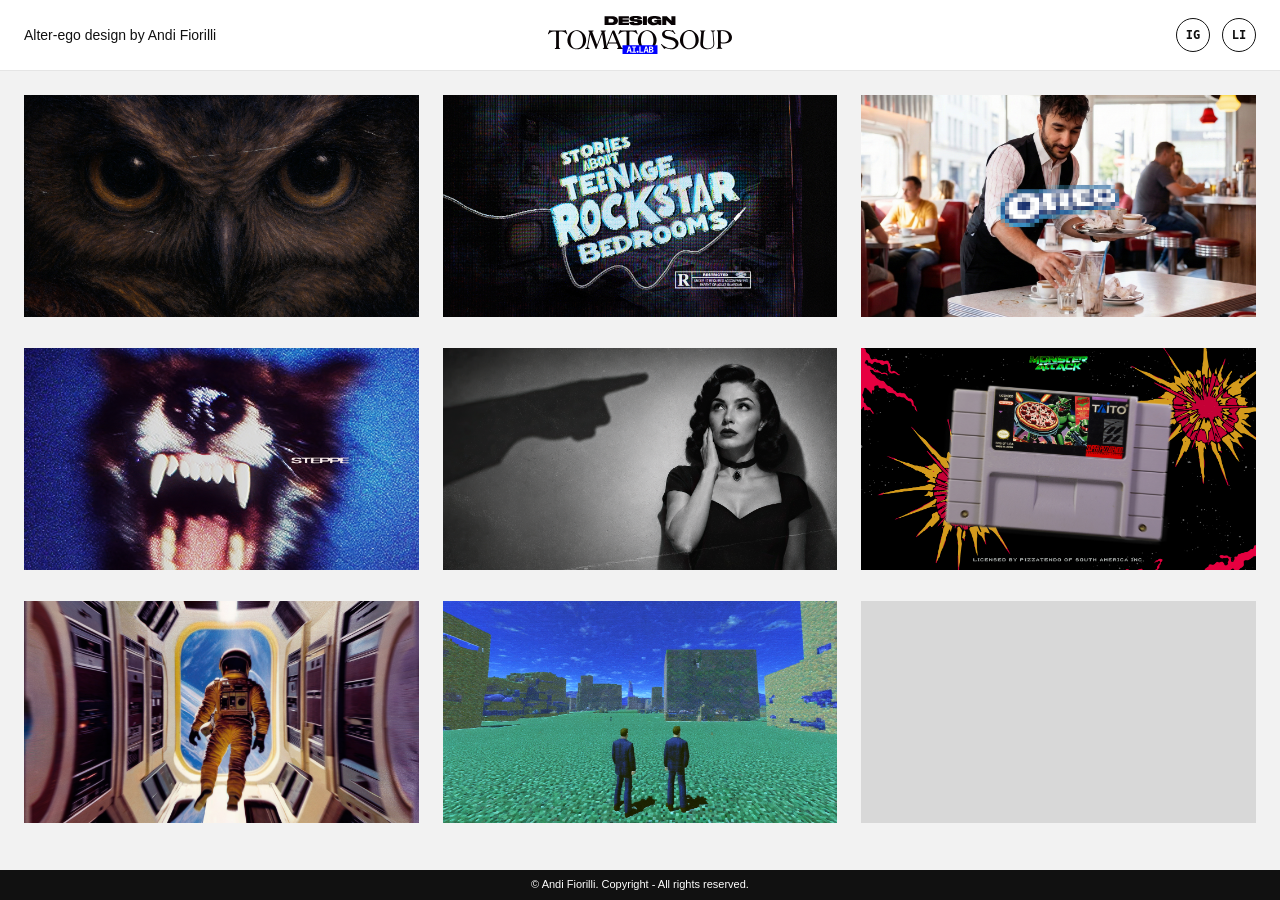
==== commit 02f1a38f: "Improve navigation robustness and accessibility" ====
--- a/index.html
+++ b/index.html
@@ -4,7 +4,7 @@
 <meta charset="UTF-8">
 <meta name="viewport" content="width=device-width, initial-scale=1.0">
 
-<title>Andi Fiorilli — Art Direction & AI Visual Design</title>
+<title>Andi Fiorilli — Art Direction &amp; AI Visual Design</title>
 <meta name="description" content="Andi Fiorilli / Andres Fiorilli, art director and graphic designer, AI imagery, worldbuilding and creative direction.">
 <link rel="stylesheet" href="style.css">
 </head>
@@ -26,12 +26,14 @@
         </a>
     </div>
 
-    <nav class="links">
-        <a href="https://instagram.com/designtomatosoup" target="_blank" rel="noopener noreferrer">IG</a>
-        <a href="https://www.linkedin.com/in/andresfiorilli/" target="_blank" rel="noopener noreferrer">LI</a>
+    <nav class="links" aria-label="Social media">
+        <a href="https://instagram.com/designtomatosoup" target="_blank" rel="noopener noreferrer" aria-label="Instagram">IG</a>
+        <a href="https://www.linkedin.com/in/andresfiorilli/" target="_blank" rel="noopener noreferrer" aria-label="LinkedIn">LI</a>
     </nav>
 
 </header>
+
+    <h1 class="sr-only">Andi Fiorilli — Art Direction and AI Visual Design</h1>
 
 <section class="gallery">
 
--- a/style.css
+++ b/style.css
@@ -12,6 +12,18 @@
     margin:0;
     padding:0;
     box-sizing:border-box;
+}
+
+.sr-only{
+    position:absolute;
+    width:1px;
+    height:1px;
+    padding:0;
+    margin:-1px;
+    overflow:hidden;
+    clip:rect(0, 0, 0, 0);
+    white-space:nowrap;
+    border:0;
 }
 
 html{
@@ -182,7 +194,8 @@
     border-bottom:none;
 }
 
-.project:hover .project-title{
+.project:hover .project-title,
+.project:focus-visible .project-title{
     opacity:1;
 }
 
@@ -204,29 +217,6 @@
         padding:14px 14px 28px;
     }
 
-}
-
-/* =========================
-   PLACEHOLDER
-========================= */
-
-.placeholder{
-    width:100%;
-    height:100%;
-
-    background:#e6e6e6;
-
-    display:flex;
-    align-items:center;
-    justify-content:center;
-
-    color:#777;
-
-    font-size:12px;
-    letter-spacing:1px;
-    text-align:center;
-
-    padding:20px;
 }
 
 /* =========================
@@ -547,12 +537,6 @@
     display:block;
 }
 
-.project-gallery-editorial video{
-    display:block;
-    width:100%;
-    height:auto;
-}
-
 .project-video-vertical{
     max-width:420px;
     margin:0 auto;
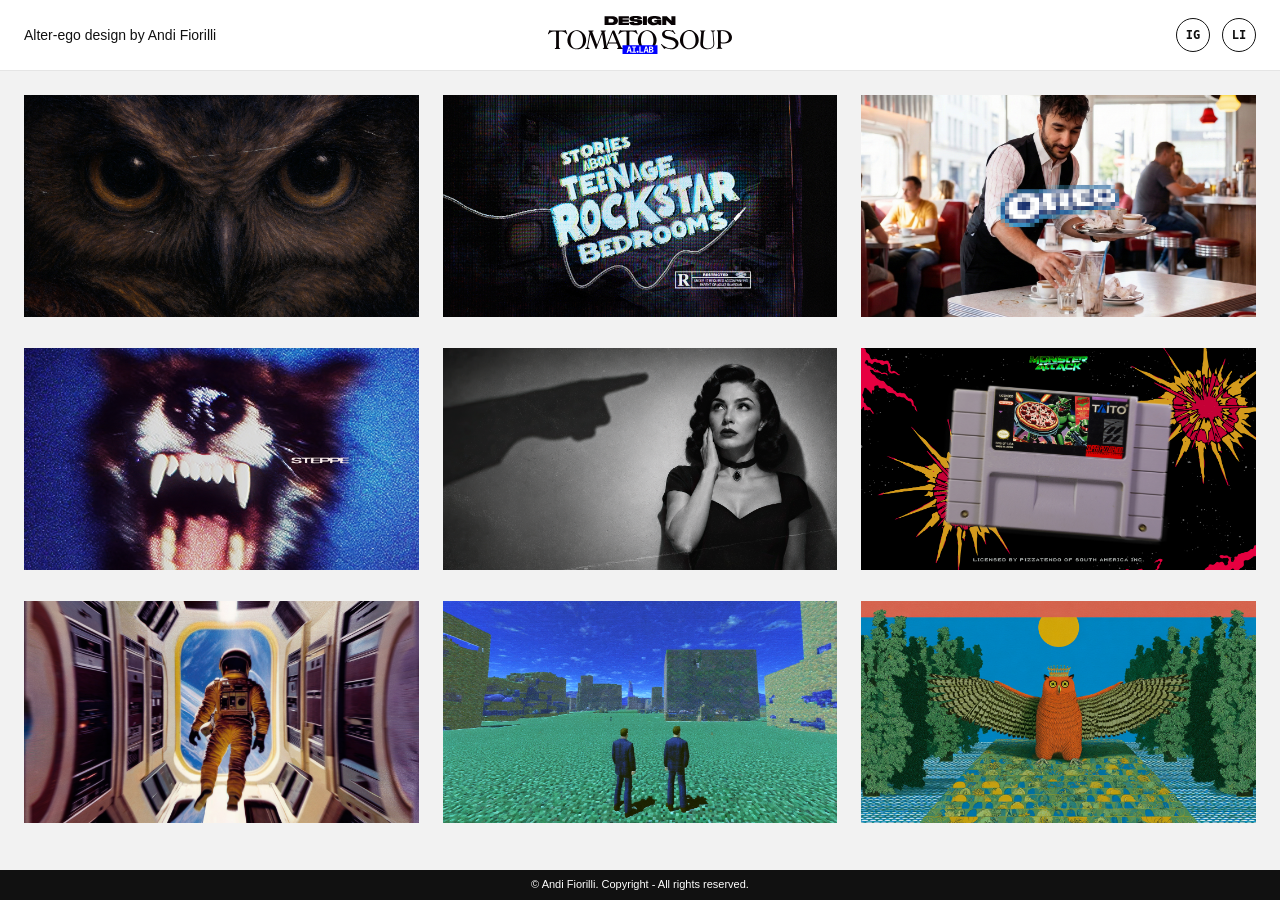
==== commit 41bcc44f: "Add Owl Paper WebGL scroll experience" ====
--- a/index.html
+++ b/index.html
@@ -93,9 +93,10 @@
     </div>
 </a>
 
-<a href="project-09.html" class="project">
-    <div class="thumb placeholder-thumb">
-        <div class="project-title">Project 09</div>
+<a href="owl-paper.html" class="project">
+    <div class="thumb">
+        <img src="images/owl-paper/cover.jpg" alt="Owl Paper">
+        <div class="project-title">Owl Paper</div>
     </div>
 </a>
 
--- a/style.css
+++ b/style.css
@@ -349,10 +349,8 @@
         linear-gradient(135deg, #848484 0%, #000000 100%);
 }
 
-.project-placeholder{
-    background:
-        radial-gradient(circle at top left, rgba(255,255,255,.55), transparent 34%),
-        linear-gradient(135deg, #f2f2f2 0%, #bdbdbd 100%);
+.project-owl-paper{
+    background:var(--white);
 }
 
 .project-do-not-say{
@@ -543,6 +541,84 @@
 }
 
 /* =========================
+   OWL PAPER SCROLL STORY
+========================= */
+
+.owl-story{
+    background:var(--black);
+}
+
+.owl-sequence{
+    position:relative;
+    min-height:160vh;
+}
+
+.owl-sequence[data-sequence="1"]{
+    min-height:550vh;
+}
+
+.owl-sequence[data-sequence="2"]{
+    min-height:300vh;
+}
+
+.owl-sequence[data-sequence="3"]{
+    min-height:300vh;
+}
+
+.owl-sequence[data-sequence="4"]{
+    min-height:700vh;
+}
+
+.owl-stage{
+    position:sticky;
+    top:71px;
+
+    width:100%;
+    height:calc(100vh - 71px);
+
+    overflow:hidden;
+    background:var(--black);
+}
+
+.owl-canvas{
+    position:absolute;
+    inset:0;
+
+    display:block;
+
+    width:100%;
+    height:100%;
+
+    opacity:0;
+}
+
+.owl-stage.is-webgl-ready .owl-canvas{
+    opacity:1;
+}
+
+.owl-stage.is-webgl-ready .owl-fallback{
+    opacity:0;
+}
+
+.owl-frame{
+    position:absolute;
+    inset:0;
+
+    display:block;
+
+    width:100%;
+    height:100%;
+
+    object-fit:contain;
+
+    opacity:0;
+}
+
+.owl-frame.is-active{
+    opacity:1;
+}
+
+/* =========================
    EDITORIAL PROJECT MOBILE
 ========================= */
 
@@ -584,6 +660,25 @@
 
     .project-gallery-editorial{
         gap:18px;
+    }
+
+        .owl-sequence{
+        min-height:140vh;
+    }
+
+    .project-owl-paper .owl-story{
+        background:var(--white);
+    }
+
+    .project-owl-paper .owl-stage{
+        top:calc(50vh - 25vw + 49.5px);
+
+        width:calc(100% - 28px);
+        height:calc(50vw - 14px);
+
+        margin:0 auto;
+
+        background:var(--white);
     }
 
 }
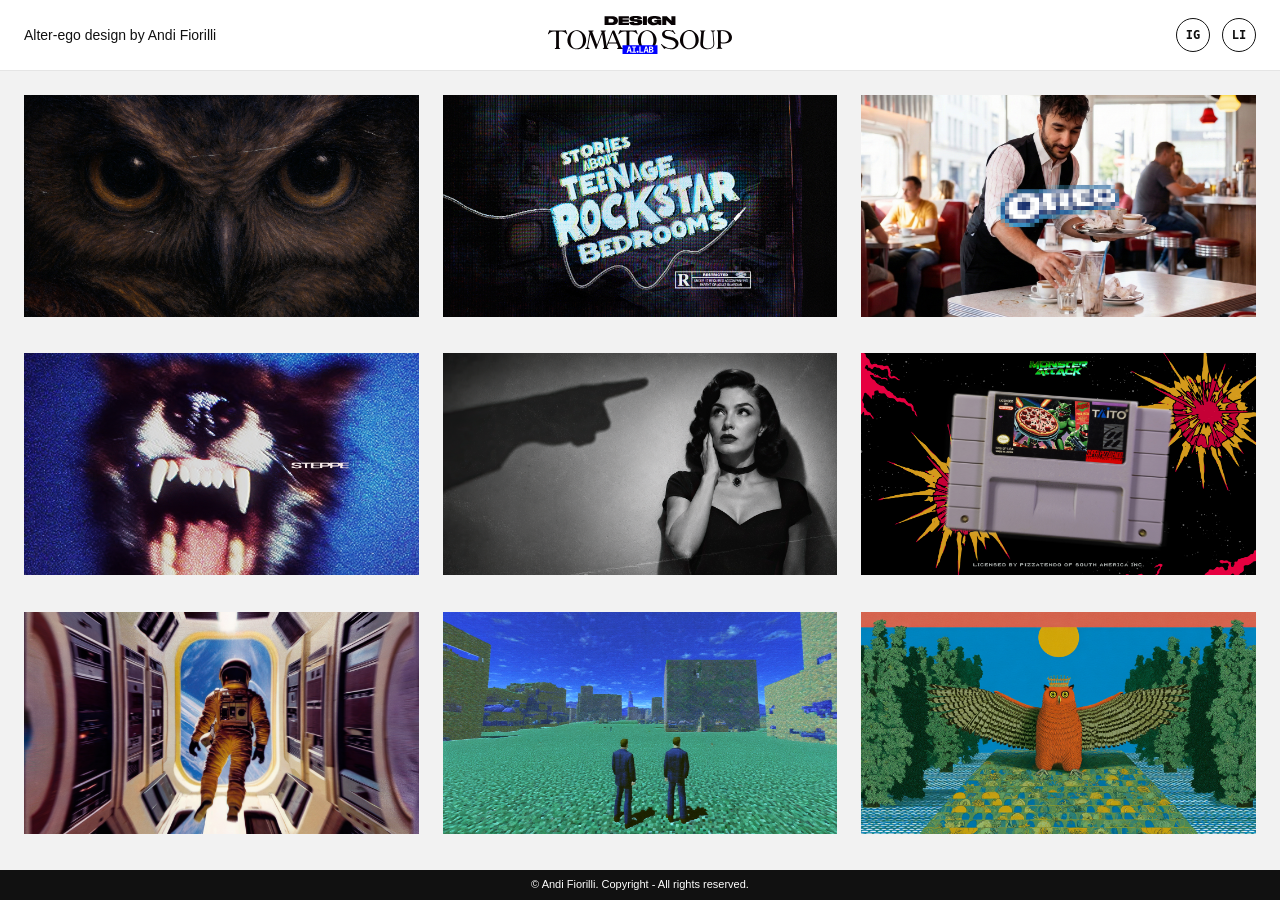
==== commit 1f4b40e9: "Add SEO, social sharing metadata and site icons." ====
--- a/index.html
+++ b/index.html
@@ -3,9 +3,75 @@
 <head>
 <meta charset="UTF-8">
 <meta name="viewport" content="width=device-width, initial-scale=1.0">
+<link rel="icon" href="/favicon.ico" sizes="any">
+<link rel="icon" type="image/png" sizes="48x48" href="/favicon-48x48.png">
+<link rel="icon" type="image/png" sizes="32x32" href="/favicon-32x32.png">
+<link rel="icon" type="image/png" sizes="16x16" href="/favicon-16x16.png">
+<link rel="apple-touch-icon" sizes="180x180" href="/apple-touch-icon.png">
+<link rel="manifest" href="/site.webmanifest">
+<meta name="theme-color" content="#000000">
 
 <title>Andi Fiorilli — Art Direction &amp; AI Visual Design</title>
 <meta name="description" content="Andi Fiorilli / Andres Fiorilli, art director and graphic designer, AI imagery, worldbuilding and creative direction.">
+<link rel="canonical" href="https://andifiorilli.github.io/">
+<meta property="og:type" content="website">
+<meta property="og:site_name" content="Design Tomato Soup">
+<meta property="og:title" content="Andi Fiorilli — Art Direction &amp; AI Visual Design">
+<meta property="og:description" content="Art direction, AI imagery, worldbuilding and creative direction by Andi Fiorilli.">
+<meta property="og:url" content="https://andifiorilli.github.io/">
+<meta property="og:image" content="https://andifiorilli.github.io/social-cover.jpg">
+<meta property="og:image:width" content="1200">
+<meta property="og:image:height" content="630">
+<meta property="og:image:type" content="image/jpeg">
+<meta property="og:image:alt" content="Design Tomato Soup by Andi Fiorilli">
+<meta name="twitter:card" content="summary_large_image">
+<meta name="twitter:title" content="Andi Fiorilli — Art Direction &amp; AI Visual Design">
+<meta name="twitter:description" content="Art direction, AI imagery, worldbuilding and creative direction by Andi Fiorilli.">
+<meta name="twitter:image" content="https://andifiorilli.github.io/social-cover.jpg">
+<meta name="twitter:image:alt" content="Design Tomato Soup by Andi Fiorilli">
+<script type="application/ld+json">
+{
+  "@context": "https://schema.org",
+  "@graph": [
+    {
+      "@type": "Person",
+      "@id": "https://andifiorilli.github.io/#person",
+      "name": "Andi Fiorilli",
+      "alternateName": "Andres Fiorilli",
+      "jobTitle": "Art Director and Graphic Designer",
+      "url": "https://andifiorilli.github.io/",
+      "sameAs": [
+        "https://www.instagram.com/andifiorilli/",
+        "https://www.instagram.com/designtomatosoup/",
+        "https://www.linkedin.com/in/andresfiorilli/"
+      ]
+    },
+    {
+      "@type": "WebSite",
+      "@id": "https://andifiorilli.github.io/#website",
+      "url": "https://andifiorilli.github.io/",
+      "name": "Design Tomato Soup",
+      "inLanguage": "en",
+      "creator": {
+        "@id": "https://andifiorilli.github.io/#person"
+      }
+    },
+    {
+      "@type": "ProfilePage",
+      "@id": "https://andifiorilli.github.io/#profile",
+      "url": "https://andifiorilli.github.io/",
+      "name": "Andi Fiorilli — Art Direction & AI Visual Design",
+      "inLanguage": "en",
+      "isPartOf": {
+        "@id": "https://andifiorilli.github.io/#website"
+      },
+      "mainEntity": {
+        "@id": "https://andifiorilli.github.io/#person"
+      }
+    }
+  ]
+}
+</script>
 <link rel="stylesheet" href="style.css">
 </head>
 
@@ -107,4 +173,4 @@
 </footer>
 
 </body>
-</html>+</html>
--- a/style.css
+++ b/style.css
@@ -120,7 +120,7 @@
 
 .gallery{
     width:100%;
-    padding:24px 24px 40px;
+    padding:24px;
 
     display:grid;
     grid-template-columns:repeat(3, 1fr);
@@ -204,7 +204,7 @@
     .gallery{
         grid-template-columns:repeat(2, 1fr);
         gap:20px 20px;
-        padding:20px 20px 36px;
+        padding:20px;
     }
 
 }
@@ -214,7 +214,7 @@
     .gallery{
         grid-template-columns:1fr;
         gap:14px;
-        padding:14px 14px 28px;
+        padding:14px;
     }
 
 }
@@ -353,6 +353,10 @@
     background:var(--white);
 }
 
+.project-owl-paper .project-detail{
+    padding-bottom:0;
+}
+
 .project-do-not-say{
     background:
         radial-gradient(circle at top left, rgba(255,255,255,.55), transparent 34%),
@@ -618,6 +622,10 @@
     opacity:1;
 }
 
+.owl-mobile-carousel{
+    display:none;
+}
+
 /* =========================
    EDITORIAL PROJECT MOBILE
 ========================= */
@@ -662,25 +670,56 @@
         gap:18px;
     }
 
-        .owl-sequence{
-        min-height:140vh;
-    }
-
     .project-owl-paper .owl-story{
+        display:flex;
+        flex-direction:column;
+        gap:18px;
+
+        padding:18px 0;
+
         background:var(--white);
     }
 
+    .project-owl-paper .owl-sequence{
+        min-height:auto;
+    }
+
     .project-owl-paper .owl-stage{
-        top:calc(50vh - 25vw + 49.5px);
-
-        width:calc(100% - 28px);
-        height:calc(50vw - 14px);
-
-        margin:0 auto;
-
-        background:var(--white);
-    }
-
+        display:none;
+    }
+
+    .owl-mobile-carousel{
+        display:flex;
+        gap:10px;
+
+        width:100%;
+        padding:0 14px;
+
+        overflow-x:auto;
+        overscroll-behavior-x:contain;
+
+        scroll-snap-type:x mandatory;
+        scroll-padding:0 14px;
+
+        -webkit-overflow-scrolling:touch;
+        scrollbar-width:none;
+    }
+
+    .owl-mobile-carousel::-webkit-scrollbar{
+        display:none;
+    }
+
+    .owl-mobile-carousel img{
+        flex:0 0 calc(100vw - 28px);
+
+        width:calc(100vw - 28px);
+        height:auto;
+
+        display:block;
+
+        scroll-snap-align:start;
+        scroll-snap-stop:always;
+    }
 }
 
 .home{
@@ -773,4 +812,4 @@
         display:block;
     }
 
-}+}
